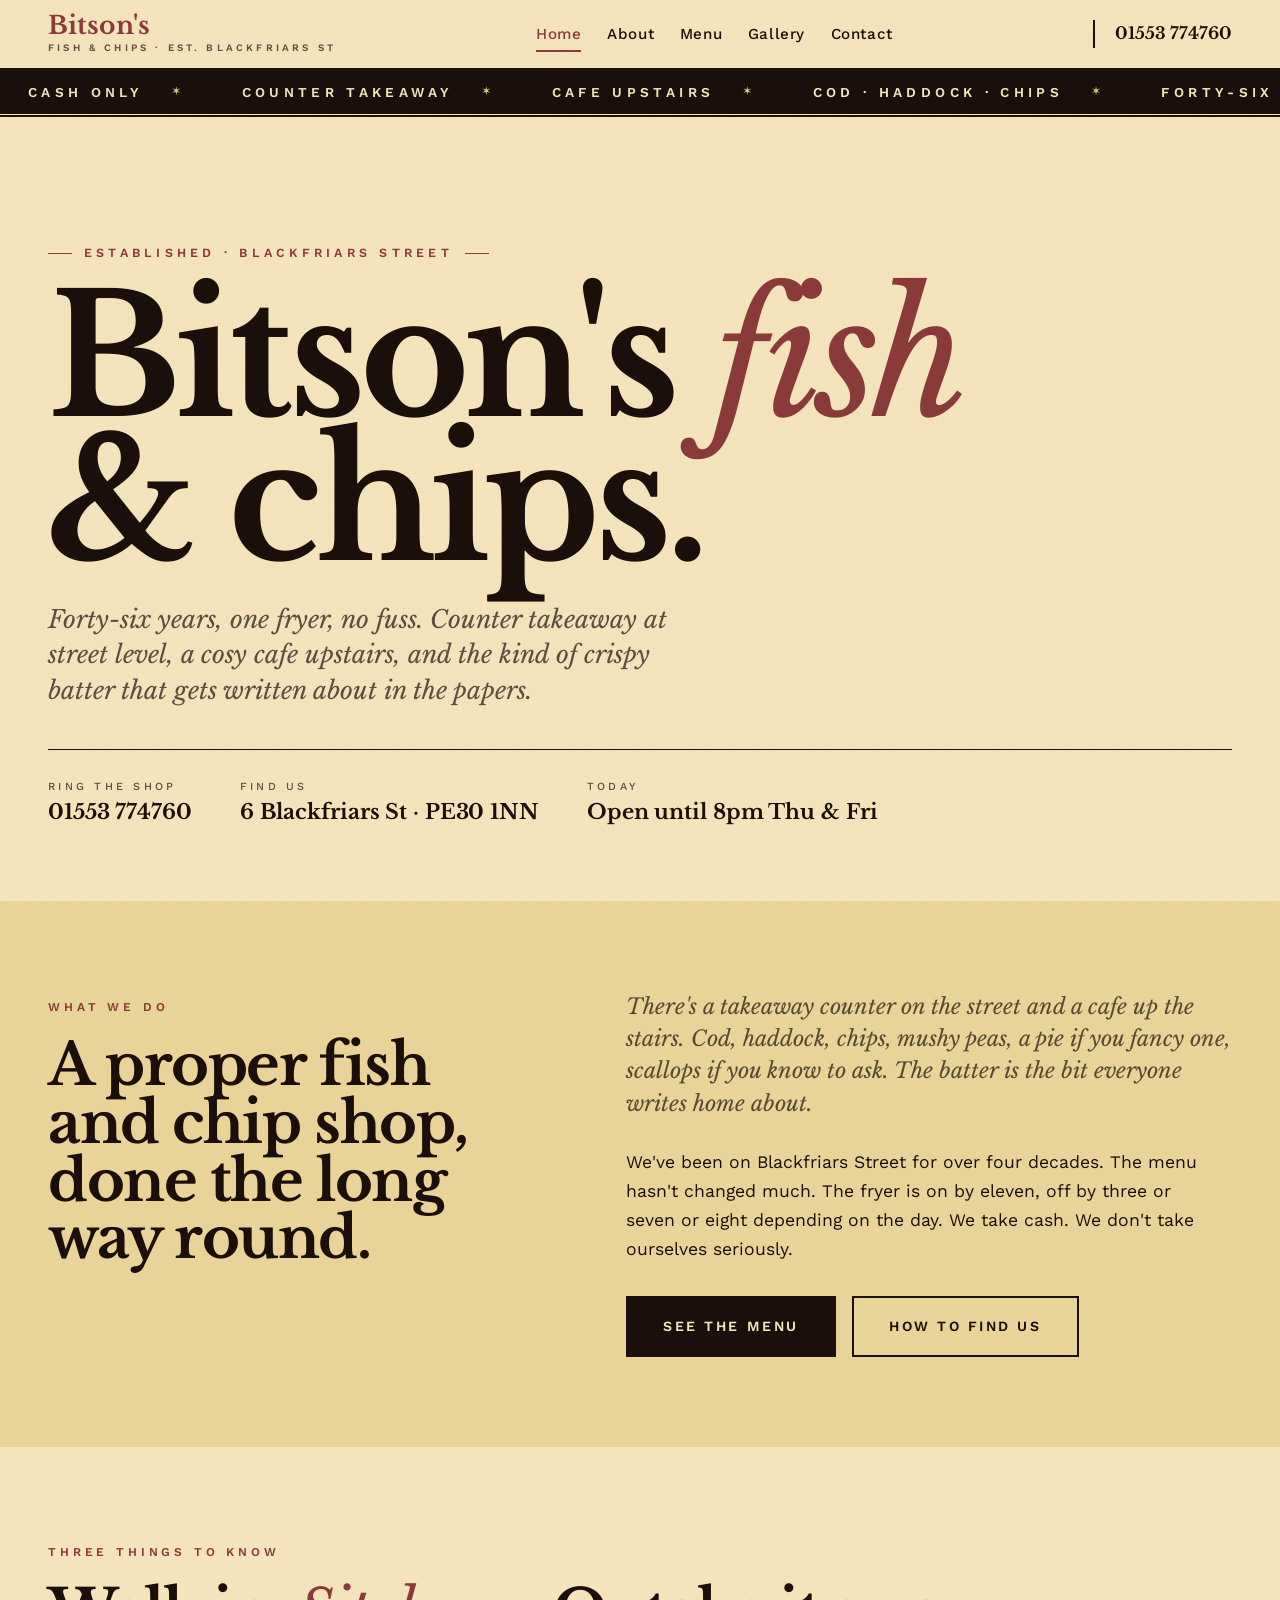
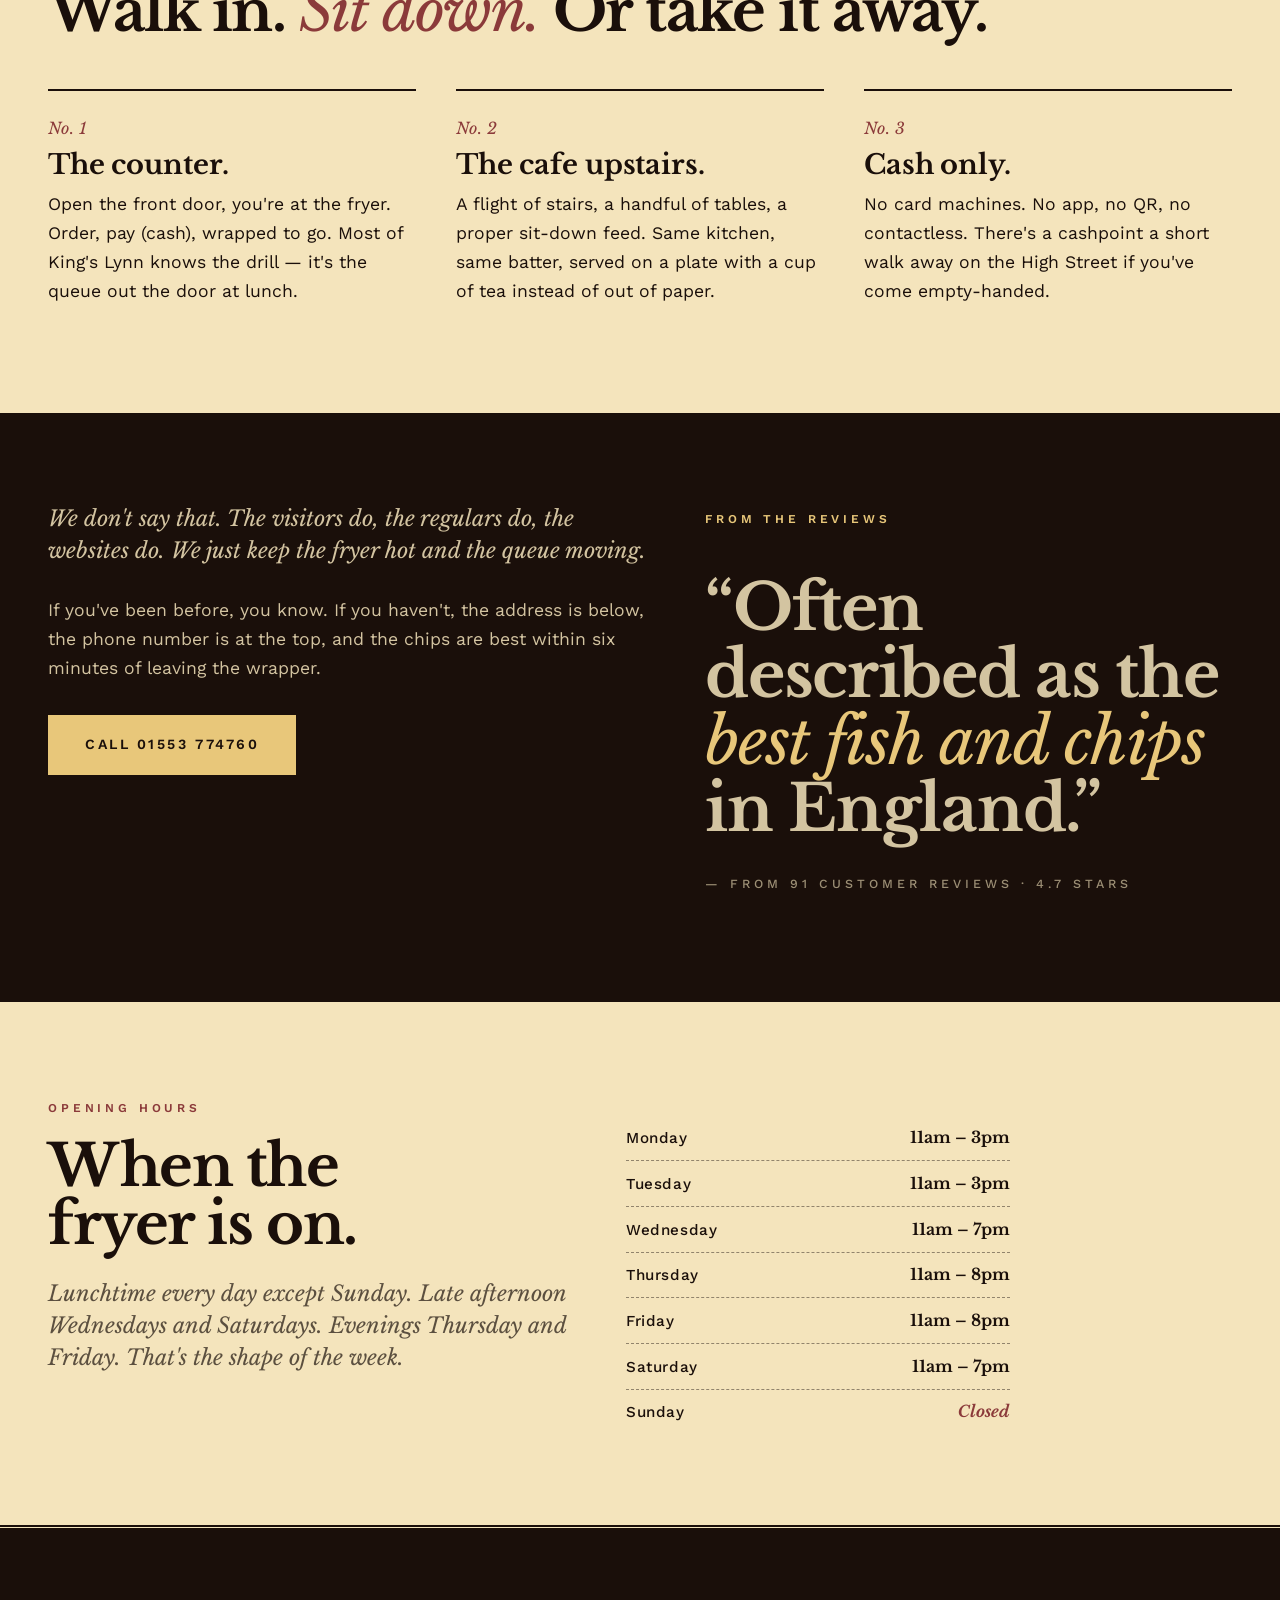
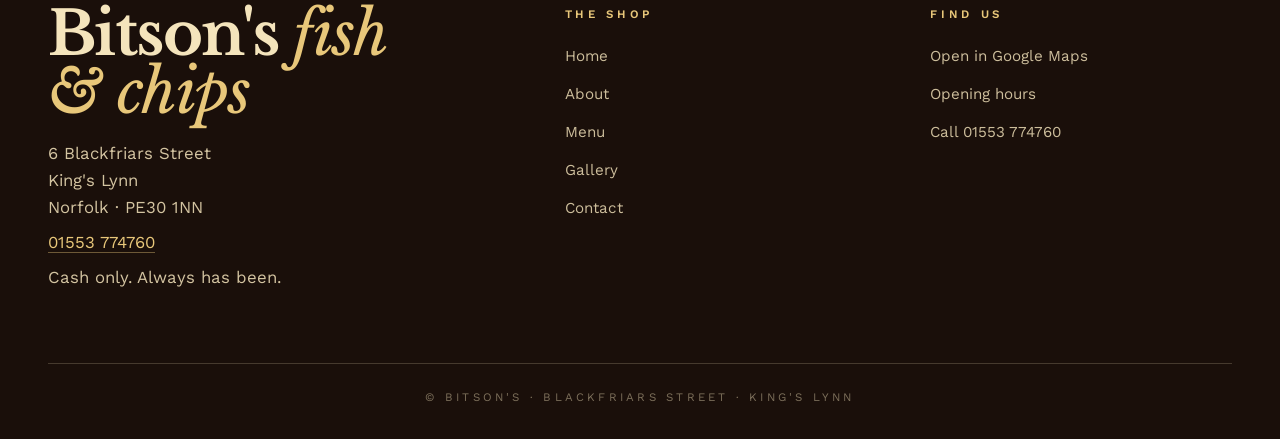
==== index.html @ e1422725 "Build Jr · bitson-s · 2026-05-30" ====
<!doctype html>
<html lang="en-GB">
<head>
<meta charset="utf-8">
<meta name="viewport" content="width=device-width, initial-scale=1, viewport-fit=cover">
<title>Bitson's · Fish &amp; Chips · Blackfriars Street, King's Lynn</title>
<meta name="description" content="Bitson's. Forty-six years of proper fish and chips at 6 Blackfriars Street, King's Lynn. Counter takeaway and cosy cafe upstairs. Cash only.">
<link rel="preconnect" href="https://fonts.googleapis.com">
<link rel="preconnect" href="https://fonts.gstatic.com" crossorigin>
<link rel="stylesheet" href="style.css">
</head>
<body>

<header class="site-header">
  <nav class="nav" aria-label="Primary">
    <a class="brand" href="index.html">
      Bitson's
      <span>Fish &amp; Chips · Est. Blackfriars St</span>
    </a>
    <ul class="nav-links">
      <li><a href="index.html" aria-current="page">Home</a></li>
      <li><a href="about.html">About</a></li>
      <li><a href="services.html">Menu</a></li>
      <li><a href="gallery.html">Gallery</a></li>
      <li><a href="contact.html">Contact</a></li>
    </ul>
    <a class="nav-phone" href="tel:+441553774760">01553 774760</a>
  </nav>
</header>

<div class="marquee" aria-hidden="true">
  <div class="marquee__track">
    <div class="marquee__set">
      <span>Cash Only</span>
      <span>Counter Takeaway</span>
      <span>Cafe Upstairs</span>
      <span>Cod · Haddock · Chips</span>
      <span>Forty-Six Years on Blackfriars Street</span>
      <span>King's Lynn · PE30 1NN</span>
    </div>
    <div class="marquee__set" aria-hidden="true">
      <span>Cash Only</span>
      <span>Counter Takeaway</span>
      <span>Cafe Upstairs</span>
      <span>Cod · Haddock · Chips</span>
      <span>Forty-Six Years on Blackfriars Street</span>
      <span>King's Lynn · PE30 1NN</span>
    </div>
  </div>
</div>

<section class="hero">
  <p class="hero__eyebrow">Established · Blackfriars Street</p>
  <h1 class="hero__title">Bitson's <em>fish</em><br>&amp; chips.</h1>
  <p class="hero__sub">Forty-six years, one fryer, no fuss. Counter takeaway at street level, a cosy cafe upstairs, and the kind of crispy batter that gets written about in the papers.</p>

  <div class="hero__meta">
    <div class="hero__meta-item">
      <small>Ring the shop</small>
      <strong><a href="tel:+441553774760">01553 774760</a></strong>
    </div>
    <div class="hero__meta-item">
      <small>Find us</small>
      <strong>6 Blackfriars St · PE30 1NN</strong>
    </div>
    <div class="hero__meta-item">
      <small>Today</small>
      <strong>Open until 8pm Thu &amp; Fri</strong>
    </div>
  </div>
</section>

<section class="section section--full section--cream">
  <div class="inner">
    <div class="split">
      <div class="reveal">
        <p class="eyebrow">What we do</p>
        <h2>A proper fish and chip shop, done the long way round.</h2>
      </div>
      <div class="reveal">
        <p class="lede">There's a takeaway counter on the street and a cafe up the stairs. Cod, haddock, chips, mushy peas, a pie if you fancy one, scallops if you know to ask. The batter is the bit everyone writes home about.</p>
        <p>We've been on Blackfriars Street for over four decades. The menu hasn't changed much. The fryer is on by eleven, off by three or seven or eight depending on the day. We take cash. We don't take ourselves seriously.</p>
        <div class="btn-row">
          <a class="btn" href="services.html">See the menu</a>
          <a class="btn btn--outline" href="contact.html">How to find us</a>
        </div>
      </div>
    </div>
  </div>
</section>

<section class="section">
  <p class="eyebrow">Three things to know</p>
  <h2>Walk in. <em>Sit down.</em> Or take it away.</h2>

  <div class="trio">
    <article class="trio__item reveal">
      <p class="trio__num">No. 1</p>
      <h3>The counter.</h3>
      <p>Open the front door, you're at the fryer. Order, pay (cash), wrapped to go. Most of King's Lynn knows the drill — it's the queue out the door at lunch.</p>
    </article>
    <article class="trio__item reveal">
      <p class="trio__num">No. 2</p>
      <h3>The cafe upstairs.</h3>
      <p>A flight of stairs, a handful of tables, a proper sit-down feed. Same kitchen, same batter, served on a plate with a cup of tea instead of out of paper.</p>
    </article>
    <article class="trio__item reveal">
      <p class="trio__num">No. 3</p>
      <h3>Cash only.</h3>
      <p>No card machines. No app, no QR, no contactless. There's a cashpoint a short walk away on the High Street if you've come empty-handed.</p>
    </article>
  </div>
</section>

<section class="section section--full section--ink">
  <div class="inner">
    <div class="split split--reverse">
      <div class="reveal">
        <p class="eyebrow">From the reviews</p>
        <p class="pullquote">&ldquo;Often described as the <em>best fish and chips</em> in England.&rdquo;</p>
        <p class="pullquote-attr">— from 91 customer reviews · 4.7 stars</p>
      </div>
      <div class="reveal">
        <p class="lede">We don't say that. The visitors do, the regulars do, the websites do. We just keep the fryer hot and the queue moving.</p>
        <p>If you've been before, you know. If you haven't, the address is below, the phone number is at the top, and the chips are best within six minutes of leaving the wrapper.</p>
        <div class="btn-row">
          <a class="btn" href="tel:+441553774760">Call 01553 774760</a>
        </div>
      </div>
    </div>
  </div>
</section>

<section class="section">
  <div class="split">
    <div class="reveal">
      <p class="eyebrow">Opening hours</p>
      <h2>When the fryer is on.</h2>
      <p class="lede">Lunchtime every day except Sunday. Late afternoon Wednesdays and Saturdays. Evenings Thursday and Friday. That's the shape of the week.</p>
    </div>
    <div class="reveal">
      <div class="hours">
        <div class="hours__row"><span class="hours__day">Monday</span><span class="hours__time">11am – 3pm</span></div>
        <div class="hours__row"><span class="hours__day">Tuesday</span><span class="hours__time">11am – 3pm</span></div>
        <div class="hours__row"><span class="hours__day">Wednesday</span><span class="hours__time">11am – 7pm</span></div>
        <div class="hours__row"><span class="hours__day">Thursday</span><span class="hours__time">11am – 8pm</span></div>
        <div class="hours__row"><span class="hours__day">Friday</span><span class="hours__time">11am – 8pm</span></div>
        <div class="hours__row"><span class="hours__day">Saturday</span><span class="hours__time">11am – 7pm</span></div>
        <div class="hours__row"><span class="hours__day">Sunday</span><span class="hours__time hours__time--closed">Closed</span></div>
      </div>
    </div>
  </div>
</section>

<footer class="site-footer">
  <div class="footer-inner">
    <div>
      <p class="footer-brand">Bitson's <em>fish &amp; chips</em></p>
      <div class="footer-letterhead">
        <p>6 Blackfriars Street<br>King's Lynn<br>Norfolk · PE30 1NN</p>
        <p><a href="tel:+441553774760">01553 774760</a></p>
        <p>Cash only. Always has been.</p>
      </div>
    </div>
    <div class="footer-col">
      <h4>The Shop</h4>
      <ul>
        <li><a href="index.html">Home</a></li>
        <li><a href="about.html">About</a></li>
        <li><a href="services.html">Menu</a></li>
        <li><a href="gallery.html">Gallery</a></li>
        <li><a href="contact.html">Contact</a></li>
      </ul>
    </div>
    <div class="footer-col">
      <h4>Find Us</h4>
      <ul>
        <li><a href="https://www.google.com/maps?q=6+Blackfriars+Street+King%27s+Lynn+PE30+1NN" target="_blank" rel="noopener">Open in Google Maps</a></li>
        <li><a href="contact.html#hours">Opening hours</a></li>
        <li><a href="tel:+441553774760">Call 01553 774760</a></li>
      </ul>
    </div>
  </div>
  <p class="footer-rule">© Bitson's · Blackfriars Street · King's Lynn</p>
</footer>

</body>
</html>
---- style.css ----
/* ─────────────────────────────────────────────────────────
   Bitson's Fish & Chips · King's Lynn · Blackfriars Street
   Style: heritage British chippy, enamel-sign red + cream
───────────────────────────────────────────────────────── */

@import url('https://fonts.googleapis.com/css2?family=Libre+Baskerville:ital,wght@0,400;0,700;1,400&family=Work+Sans:wght@400;500;600;700&display=swap');

:root {
  --paper:       #F4E4BC;
  --paper-deep:  #E8D499;
  --batter:      #E8C77A;
  --enamel:      #8B3A3A;
  --claret:      #5A2828;
  --ink:         #1A0F0A;
  --ink-faded:   rgba(26, 15, 10, 0.7);
  --ink-dim:     rgba(26, 15, 10, 0.45);
  --serif: 'Libre Baskerville', Georgia, 'Times New Roman', serif;
  --sans:  'Work Sans', system-ui, -apple-system, sans-serif;
  --max:   1400px;
}

* { box-sizing: border-box; margin: 0; padding: 0; }
html { scroll-behavior: smooth; -webkit-text-size-adjust: 100%; }

body {
  background: var(--paper);
  color: var(--ink);
  font-family: var(--sans);
  font-size: clamp(1rem, 0.92rem + 0.25vw, 1.1rem);
  line-height: 1.65;
  overflow-x: hidden;
  position: relative;
}

/* Paper-grain overlay — kills digital flatness, evokes chip-paper */
body::before {
  content: "";
  position: fixed;
  inset: 0;
  pointer-events: none;
  z-index: 200;
  opacity: 0.22;
  background-image:
    radial-gradient(circle at 20% 30%, rgba(90, 40, 40, 0.05) 0.5px, transparent 1px),
    radial-gradient(circle at 75% 65%, rgba(26, 15, 10, 0.07) 0.5px, transparent 1px),
    radial-gradient(circle at 45% 85%, rgba(26, 15, 10, 0.04) 0.5px, transparent 0.5px);
  background-size: 4px 4px, 5px 5px, 3px 3px;
  mix-blend-mode: multiply;
}

img { max-width: 100%; height: auto; display: block; }
a { color: inherit; }

/* ── HEADER NAV ─────────────────────────────────────────── */

header.site-header {
  position: sticky;
  top: 0;
  z-index: 60;
  background: var(--paper);
  border-bottom: 2px solid var(--ink);
}

.nav {
  display: flex;
  justify-content: space-between;
  align-items: center;
  gap: 1.5rem;
  padding: 0.9rem clamp(1.25rem, 4vw, 3rem);
  max-width: var(--max);
  margin: 0 auto;
}

.brand {
  font-family: var(--serif);
  font-weight: 700;
  font-size: clamp(1.25rem, 1rem + 0.7vw, 1.6rem);
  color: var(--enamel);
  text-decoration: none;
  letter-spacing: 0.005em;
  line-height: 1;
}

.brand span {
  display: block;
  font-family: var(--sans);
  font-weight: 600;
  font-size: 0.62rem;
  letter-spacing: 0.32em;
  text-transform: uppercase;
  color: var(--ink-faded);
  margin-top: 4px;
}

.nav-links {
  display: flex;
  gap: clamp(1rem, 2vw, 2.25rem);
  list-style: none;
  align-items: center;
}

.nav-links a {
  font-family: var(--sans);
  font-weight: 500;
  font-size: 0.95rem;
  letter-spacing: 0.04em;
  color: var(--ink);
  text-decoration: none;
  padding: 0.4rem 0;
  position: relative;
  transition: color 0.18s ease;
}

.nav-links a:hover,
.nav-links a[aria-current="page"] { color: var(--enamel); }

.nav-links a::after {
  content: "";
  position: absolute;
  left: 0; right: 0; bottom: -2px;
  height: 2px;
  background: var(--enamel);
  transform: scaleX(0);
  transform-origin: left center;
  transition: transform 0.25s ease;
}

.nav-links a:hover::after,
.nav-links a[aria-current="page"]::after { transform: scaleX(1); }

.nav-phone {
  font-family: var(--serif);
  font-weight: 700;
  font-size: clamp(0.9rem, 0.8rem + 0.3vw, 1.1rem);
  color: var(--ink);
  text-decoration: none;
  white-space: nowrap;
  border-left: 2px solid var(--ink);
  padding-left: 1.25rem;
  transition: color 0.18s ease;
}

.nav-phone:hover { color: var(--enamel); }

@media (max-width: 760px) {
  .nav {
    flex-direction: column;
    align-items: stretch;
    gap: 0.5rem;
    padding: 0.7rem 1rem;
    text-align: center;
  }
  .brand { text-align: center; }
  .nav-links {
    flex-wrap: wrap;
    justify-content: center;
    gap: 0.6rem 1.25rem;
    font-size: 0.85rem;
    padding-top: 0.25rem;
    border-top: 1px dashed var(--ink-dim);
  }
  .nav-phone {
    border-left: none;
    padding-left: 0;
    padding-top: 0.25rem;
    border-top: 1px dashed var(--ink-dim);
  }
}

/* ── MARQUEE STRIP ──────────────────────────────────────── */

.marquee {
  overflow: hidden;
  background: var(--ink);
  color: var(--paper);
  padding: 0.7rem 0;
  font-family: var(--sans);
  font-weight: 600;
  font-size: 0.85rem;
  letter-spacing: 0.32em;
  text-transform: uppercase;
  border-bottom: 4px double var(--paper);
}

.marquee__track {
  display: inline-flex;
  white-space: nowrap;
  animation: marqueeScroll 42s linear infinite;
  will-change: transform;
}

.marquee__set {
  display: inline-flex;
  align-items: center;
  flex-shrink: 0;
}

.marquee__set span {
  display: inline-flex;
  align-items: center;
  padding: 0 1.75rem;
}

.marquee__set span::after {
  content: "✶";
  color: var(--batter);
  margin-left: 1.75rem;
  font-size: 0.75rem;
}

@keyframes marqueeScroll {
  from { transform: translateX(0); }
  to   { transform: translateX(-50%); }
}

/* ── HERO ───────────────────────────────────────────────── */

.hero {
  padding: clamp(3.5rem, 9vw, 8rem) clamp(1.25rem, 4vw, 3rem) clamp(2.5rem, 6vw, 5rem);
  max-width: var(--max);
  margin: 0 auto;
  position: relative;
}

.hero__eyebrow {
  font-family: var(--sans);
  font-weight: 600;
  font-size: 0.78rem;
  letter-spacing: 0.34em;
  text-transform: uppercase;
  color: var(--enamel);
  margin-bottom: 1.5rem;
  display: inline-flex;
  align-items: center;
  gap: 0.75rem;
}

.hero__eyebrow::before,
.hero__eyebrow::after {
  content: "";
  display: inline-block;
  width: 1.5rem;
  height: 1px;
  background: var(--enamel);
}

.hero__title {
  font-family: var(--serif);
  font-weight: 700;
  font-size: clamp(3.4rem, 13vw, 11.5rem);
  line-height: 0.86;
  letter-spacing: -0.035em;
  color: var(--ink);
  text-wrap: balance;
  margin-bottom: 1.75rem;
}

.hero__title em {
  font-style: italic;
  font-weight: 400;
  color: var(--enamel);
}

.hero__sub {
  font-family: var(--serif);
  font-style: italic;
  font-size: clamp(1.15rem, 0.9rem + 0.8vw, 1.65rem);
  line-height: 1.45;
  color: var(--ink-faded);
  max-width: 42ch;
  text-wrap: pretty;
  margin-bottom: 2.5rem;
}

.hero__meta {
  display: flex;
  flex-wrap: wrap;
  gap: 1.5rem 3rem;
  align-items: flex-end;
  border-top: 1px solid var(--ink);
  padding-top: 1.75rem;
  margin-top: 2rem;
}

.hero__meta-item {
  display: flex;
  flex-direction: column;
  gap: 0.35rem;
}

.hero__meta-item small {
  font-family: var(--sans);
  font-weight: 500;
  font-size: 0.68rem;
  letter-spacing: 0.3em;
  text-transform: uppercase;
  color: var(--ink-faded);
}

.hero__meta-item strong {
  font-family: var(--serif);
  font-weight: 700;
  font-size: clamp(1.1rem, 0.9rem + 0.5vw, 1.4rem);
  line-height: 1.1;
  color: var(--ink);
  letter-spacing: -0.005em;
}

.hero__meta-item a {
  text-decoration: none;
  color: inherit;
  transition: color 0.18s;
}

.hero__meta-item a:hover { color: var(--enamel); }

/* ── SECTIONS ───────────────────────────────────────────── */

.section {
  padding: clamp(3.5rem, 7vw, 6.5rem) clamp(1.25rem, 4vw, 3rem);
  max-width: var(--max);
  margin: 0 auto;
}

.section--full {
  max-width: none;
  padding: 0;
  margin: 0;
}

.section--full > .inner {
  max-width: var(--max);
  margin: 0 auto;
  padding: clamp(3.5rem, 7vw, 6.5rem) clamp(1.25rem, 4vw, 3rem);
}

.section--cream { background: var(--paper-deep); }

.section--ink {
  background: var(--ink);
  color: var(--paper);
}

.section--ink .eyebrow { color: var(--batter); }
.section--ink .lede,
.section--ink p { color: rgba(244, 228, 188, 0.85); }
.section--ink h2,
.section--ink h3 { color: var(--paper); }

.eyebrow {
  font-family: var(--sans);
  font-weight: 600;
  font-size: 0.75rem;
  letter-spacing: 0.32em;
  text-transform: uppercase;
  color: var(--enamel);
  margin-bottom: 1.25rem;
  display: inline-block;
}

h2 {
  font-family: var(--serif);
  font-weight: 700;
  font-size: clamp(2rem, 4vw + 0.4rem, 4rem);
  line-height: 1;
  letter-spacing: -0.025em;
  text-wrap: balance;
  margin-bottom: 1.5rem;
}

h2 em {
  font-style: italic;
  font-weight: 400;
  color: var(--enamel);
}

.section--ink h2 em { color: var(--batter); }

h3 {
  font-family: var(--serif);
  font-weight: 700;
  font-size: clamp(1.3rem, 1rem + 0.9vw, 1.7rem);
  line-height: 1.15;
  letter-spacing: -0.005em;
  margin-bottom: 0.6rem;
}

p {
  font-family: var(--sans);
  text-wrap: pretty;
  max-width: 60ch;
  margin-bottom: 1.1rem;
}

p.lede {
  font-family: var(--serif);
  font-style: italic;
  font-weight: 400;
  font-size: clamp(1.1rem, 0.95rem + 0.5vw, 1.4rem);
  line-height: 1.5;
  max-width: 36em;
  color: var(--ink-faded);
  margin-bottom: 1.75rem;
}

/* ── TWO-COLUMN EDITORIAL ───────────────────────────────── */

.split {
  display: grid;
  gap: clamp(2rem, 4vw, 4.5rem);
  align-items: start;
}

@media (min-width: 820px) {
  .split { grid-template-columns: 1fr 1.15fr; }
  .split--reverse { grid-template-columns: 1.15fr 1fr; }
  .split--reverse > :first-child { order: 2; }
}

.split__aside {
  font-family: var(--serif);
  font-style: italic;
  font-size: clamp(1.1rem, 0.95rem + 0.4vw, 1.3rem);
  line-height: 1.5;
  color: var(--ink-faded);
  border-left: 3px solid var(--enamel);
  padding-left: 1.5rem;
}

/* ── FEATURE TRIO ───────────────────────────────────────── */

.trio {
  display: grid;
  gap: 2.5rem;
  margin-top: 3rem;
}

@media (min-width: 780px) {
  .trio { grid-template-columns: repeat(3, 1fr); gap: 3rem 2.5rem; }
}

.trio__item {
  border-top: 2px solid var(--ink);
  padding-top: 1.5rem;
}

.trio__num {
  font-family: var(--serif);
  font-style: italic;
  font-weight: 400;
  font-size: 1rem;
  color: var(--enamel);
  margin-bottom: 0.5rem;
  letter-spacing: 0.05em;
}

.section--ink .trio__item { border-top-color: var(--paper); }
.section--ink .trio__num { color: var(--batter); }

/* ── BIG PULL QUOTE ─────────────────────────────────────── */

.pullquote {
  font-family: var(--serif);
  font-weight: 700;
  font-size: clamp(2rem, 5vw, 4rem);
  line-height: 1.05;
  letter-spacing: -0.02em;
  text-wrap: balance;
  margin: 1.5rem 0 2rem;
  max-width: 22ch;
}

.pullquote em {
  font-style: italic;
  font-weight: 400;
  color: var(--enamel);
}

.section--ink .pullquote em { color: var(--batter); }

.pullquote-attr {
  font-family: var(--sans);
  font-weight: 500;
  font-size: 0.78rem;
  letter-spacing: 0.32em;
  text-transform: uppercase;
  color: var(--ink-faded);
}

.section--ink .pullquote-attr { color: rgba(244, 228, 188, 0.6); }

/* ── BUTTONS ────────────────────────────────────────────── */

.btn-row {
  display: flex;
  flex-wrap: wrap;
  gap: 1rem;
  margin-top: 2rem;
}

.btn {
  display: inline-block;
  padding: 1.05rem 2.2rem;
  font-family: var(--sans);
  font-weight: 600;
  font-size: 0.88rem;
  letter-spacing: 0.18em;
  text-transform: uppercase;
  text-decoration: none;
  border: 2px solid var(--ink);
  background: var(--ink);
  color: var(--paper);
  transition: background 0.2s ease, color 0.2s ease, border-color 0.2s ease;
  cursor: pointer;
}

.btn:hover {
  background: var(--enamel);
  border-color: var(--enamel);
  color: var(--paper);
}

.btn--outline {
  background: transparent;
  color: var(--ink);
}

.btn--outline:hover {
  background: var(--ink);
  color: var(--paper);
}

.section--ink .btn {
  background: var(--batter);
  border-color: var(--batter);
  color: var(--ink);
}

.section--ink .btn:hover { background: var(--paper); border-color: var(--paper); }

.section--ink .btn--outline {
  background: transparent;
  color: var(--paper);
  border-color: var(--paper);
}

.section--ink .btn--outline:hover { background: var(--paper); color: var(--ink); }

/* ── MENU (broadsheet style with leader dots) ───────────── */

.menu-group {
  margin-bottom: clamp(2.5rem, 5vw, 4rem);
}

.menu-group__title {
  font-family: var(--serif);
  font-weight: 700;
  font-size: clamp(1.4rem, 1rem + 1.2vw, 2.1rem);
  letter-spacing: -0.01em;
  color: var(--enamel);
  border-bottom: 2px solid var(--ink);
  padding-bottom: 0.6rem;
  margin-bottom: 1.5rem;
  display: flex;
  align-items: baseline;
  justify-content: space-between;
  gap: 1rem;
  flex-wrap: wrap;
}

.menu-group__title small {
  font-family: var(--sans);
  font-weight: 600;
  font-size: 0.7rem;
  letter-spacing: 0.3em;
  text-transform: uppercase;
  color: var(--ink-faded);
}

.menu-item {
  padding: 0.9rem 0;
  border-bottom: 1px dashed var(--ink-dim);
}

.menu-item:last-child { border-bottom: none; }

.menu-item__name {
  font-family: var(--serif);
  font-weight: 700;
  font-size: clamp(1.05rem, 0.95rem + 0.3vw, 1.2rem);
  line-height: 1.25;
  color: var(--ink);
  margin-bottom: 0.2rem;
  letter-spacing: -0.005em;
}

.menu-item__desc {
  font-family: var(--sans);
  font-style: italic;
  font-size: 0.93rem;
  line-height: 1.4;
  color: var(--ink-faded);
  max-width: 56ch;
}

.menu-callout {
  background: var(--ink);
  color: var(--paper);
  padding: 1.5rem 1.75rem;
  margin: 3rem 0 1rem;
  border-left: 6px solid var(--enamel);
}

.menu-callout strong {
  font-family: var(--serif);
  font-weight: 700;
  font-size: 1.15rem;
  display: block;
  margin-bottom: 0.3rem;
  color: var(--batter);
  letter-spacing: 0.02em;
}

.menu-callout p {
  font-family: var(--sans);
  font-size: 0.95rem;
  color: rgba(244, 228, 188, 0.88);
  margin: 0;
  max-width: 60ch;
}

/* ── CONTACT GRID ───────────────────────────────────────── */

.contact-grid {
  display: grid;
  gap: 2rem;
  margin-top: 2.5rem;
}

@media (min-width: 720px) {
  .contact-grid { grid-template-columns: repeat(3, 1fr); gap: 2.5rem; }
}

.contact-card {
  border-top: 2px solid var(--ink);
  padding-top: 1.25rem;
}

.contact-card__label {
  font-family: var(--sans);
  font-weight: 600;
  font-size: 0.7rem;
  letter-spacing: 0.32em;
  text-transform: uppercase;
  color: var(--ink-faded);
  margin-bottom: 0.6rem;
}

.contact-card__value,
a.contact-card__value {
  font-family: var(--serif);
  font-weight: 700;
  font-size: clamp(1.2rem, 1rem + 0.6vw, 1.55rem);
  line-height: 1.3;
  color: var(--ink);
  text-decoration: none;
  display: block;
  letter-spacing: -0.005em;
}

a.contact-card__value:hover { color: var(--enamel); }

.contact-note {
  font-family: var(--sans);
  font-size: 0.85rem;
  font-style: italic;
  color: var(--ink-faded);
  margin-top: 0.5rem;
}

/* ── HOURS ──────────────────────────────────────────────── */

.hours {
  margin: 1.5rem 0 0;
  max-width: 24rem;
}

.hours__row {
  display: grid;
  grid-template-columns: 1fr auto;
  align-items: baseline;
  padding: 0.55rem 0;
  border-bottom: 1px dashed var(--ink-dim);
  gap: 1rem;
}

.hours__row:last-child { border-bottom: none; }

.hours__day {
  font-family: var(--sans);
  font-weight: 500;
  font-size: 0.95rem;
  letter-spacing: 0.04em;
}

.hours__time {
  font-family: var(--serif);
  font-weight: 700;
  font-size: 1rem;
  color: var(--ink);
}

.hours__time--closed {
  color: var(--enamel);
  font-style: italic;
}

/* ── MAP ────────────────────────────────────────────────── */

.map-wrap {
  border: 2px solid var(--ink);
  margin-top: 2.5rem;
  background: var(--paper-deep);
  position: relative;
  aspect-ratio: 16 / 10;
  overflow: hidden;
}

.map-wrap iframe {
  width: 100%;
  height: 100%;
  border: 0;
  filter: grayscale(0.35) sepia(0.18) contrast(1.05);
  display: block;
}

/* ── GALLERY ────────────────────────────────────────────── */

.gallery-grid {
  display: grid;
  gap: 1rem;
  grid-template-columns: repeat(auto-fill, minmax(min(100%, 260px), 1fr));
  margin-top: 2.5rem;
}

.gallery-tile {
  aspect-ratio: 4 / 3;
  background: var(--paper-deep);
  border: 2px solid var(--ink);
  position: relative;
  display: flex;
  align-items: center;
  justify-content: center;
  font-family: var(--serif);
  font-style: italic;
  color: var(--ink-faded);
  font-size: 0.92rem;
  text-align: center;
  padding: 1rem;
}

.gallery-tile::before {
  content: "";
  position: absolute;
  inset: 10px;
  border: 1px dashed rgba(26, 15, 10, 0.28);
}

.gallery-tile span {
  position: relative;
  z-index: 1;
}

.gallery-tile--tall { aspect-ratio: 3 / 4; }
.gallery-tile--wide { aspect-ratio: 16 / 10; }

.gallery-callout {
  margin-top: 3rem;
  padding: 2rem;
  border: 2px solid var(--ink);
  background: var(--paper-deep);
  font-family: var(--serif);
  font-size: 1.05rem;
  line-height: 1.5;
}

.gallery-callout strong {
  display: block;
  font-weight: 700;
  font-size: 1.2rem;
  margin-bottom: 0.5rem;
  color: var(--enamel);
}

.gallery-callout a {
  color: var(--ink);
  font-weight: 700;
  text-decoration: underline;
  text-decoration-color: var(--enamel);
  text-decoration-thickness: 2px;
  text-underline-offset: 4px;
}

/* ── FOOTER ─────────────────────────────────────────────── */

footer.site-footer {
  background: var(--ink);
  color: var(--paper);
  padding: clamp(3rem, 6vw, 5rem) clamp(1.25rem, 4vw, 3rem) 2rem;
  border-top: 4px double var(--paper);
}

.footer-inner {
  max-width: var(--max);
  margin: 0 auto;
  display: grid;
  gap: clamp(2.5rem, 5vw, 4rem);
}

@media (min-width: 780px) {
  .footer-inner { grid-template-columns: 1.5fr 1fr 1fr; }
}

.footer-brand {
  font-family: var(--serif);
  font-weight: 700;
  font-size: clamp(2.2rem, 5vw, 3.8rem);
  line-height: 0.95;
  letter-spacing: -0.025em;
  color: var(--paper);
  margin-bottom: 1.25rem;
}

.footer-brand em {
  font-style: italic;
  font-weight: 400;
  color: var(--batter);
}

.footer-letterhead {
  font-family: var(--serif);
  font-size: 1.05rem;
  line-height: 1.6;
  color: rgba(244, 228, 188, 0.85);
  max-width: 32rem;
}

.footer-letterhead p { color: inherit; margin-bottom: 0.5rem; }

.footer-letterhead a {
  color: var(--batter);
  text-decoration: none;
  border-bottom: 1px solid rgba(232, 199, 122, 0.4);
  transition: border-color 0.2s, color 0.2s;
}

.footer-letterhead a:hover {
  color: var(--paper);
  border-bottom-color: var(--paper);
}

.footer-col h4 {
  font-family: var(--sans);
  font-weight: 600;
  font-size: 0.72rem;
  letter-spacing: 0.32em;
  text-transform: uppercase;
  color: var(--batter);
  margin-bottom: 1.1rem;
}

.footer-col ul { list-style: none; }
.footer-col li { margin-bottom: 0.55rem; }

.footer-col a {
  font-family: var(--sans);
  color: rgba(244, 228, 188, 0.82);
  text-decoration: none;
  font-size: 0.95rem;
  transition: color 0.18s;
}

.footer-col a:hover { color: var(--paper); }

.footer-rule {
  border-top: 1px solid rgba(244, 228, 188, 0.2);
  margin: clamp(2.5rem, 5vw, 4rem) 0 0;
  padding-top: 1.5rem;
  font-family: var(--sans);
  font-size: 0.72rem;
  letter-spacing: 0.28em;
  text-transform: uppercase;
  color: rgba(244, 228, 188, 0.45);
  text-align: center;
  max-width: var(--max);
  margin-left: auto;
  margin-right: auto;
}

/* ── SCROLL REVEAL (progressive enhancement) ────────────── */

@supports (animation-timeline: view()) {
  .reveal {
    animation: rise both;
    animation-timeline: view();
    animation-range: entry 0% cover 22%;
  }
  @keyframes rise {
    from { opacity: 0; transform: translateY(1.5rem); }
    to   { opacity: 1; transform: translateY(0); }
  }
}

/* ── REDUCED MOTION ─────────────────────────────────────── */

@media (prefers-reduced-motion: reduce) {
  .marquee__track { animation: none; }
  .reveal { animation: none; opacity: 1; transform: none; }
  html { scroll-behavior: auto; }
}

/* ── FOCUS STATES (a11y) ────────────────────────────────── */

a:focus-visible,
.btn:focus-visible {
  outline: 2px solid var(--enamel);
  outline-offset: 3px;
}

.section--ink a:focus-visible,
.section--ink .btn:focus-visible {
  outline-color: var(--batter);
}
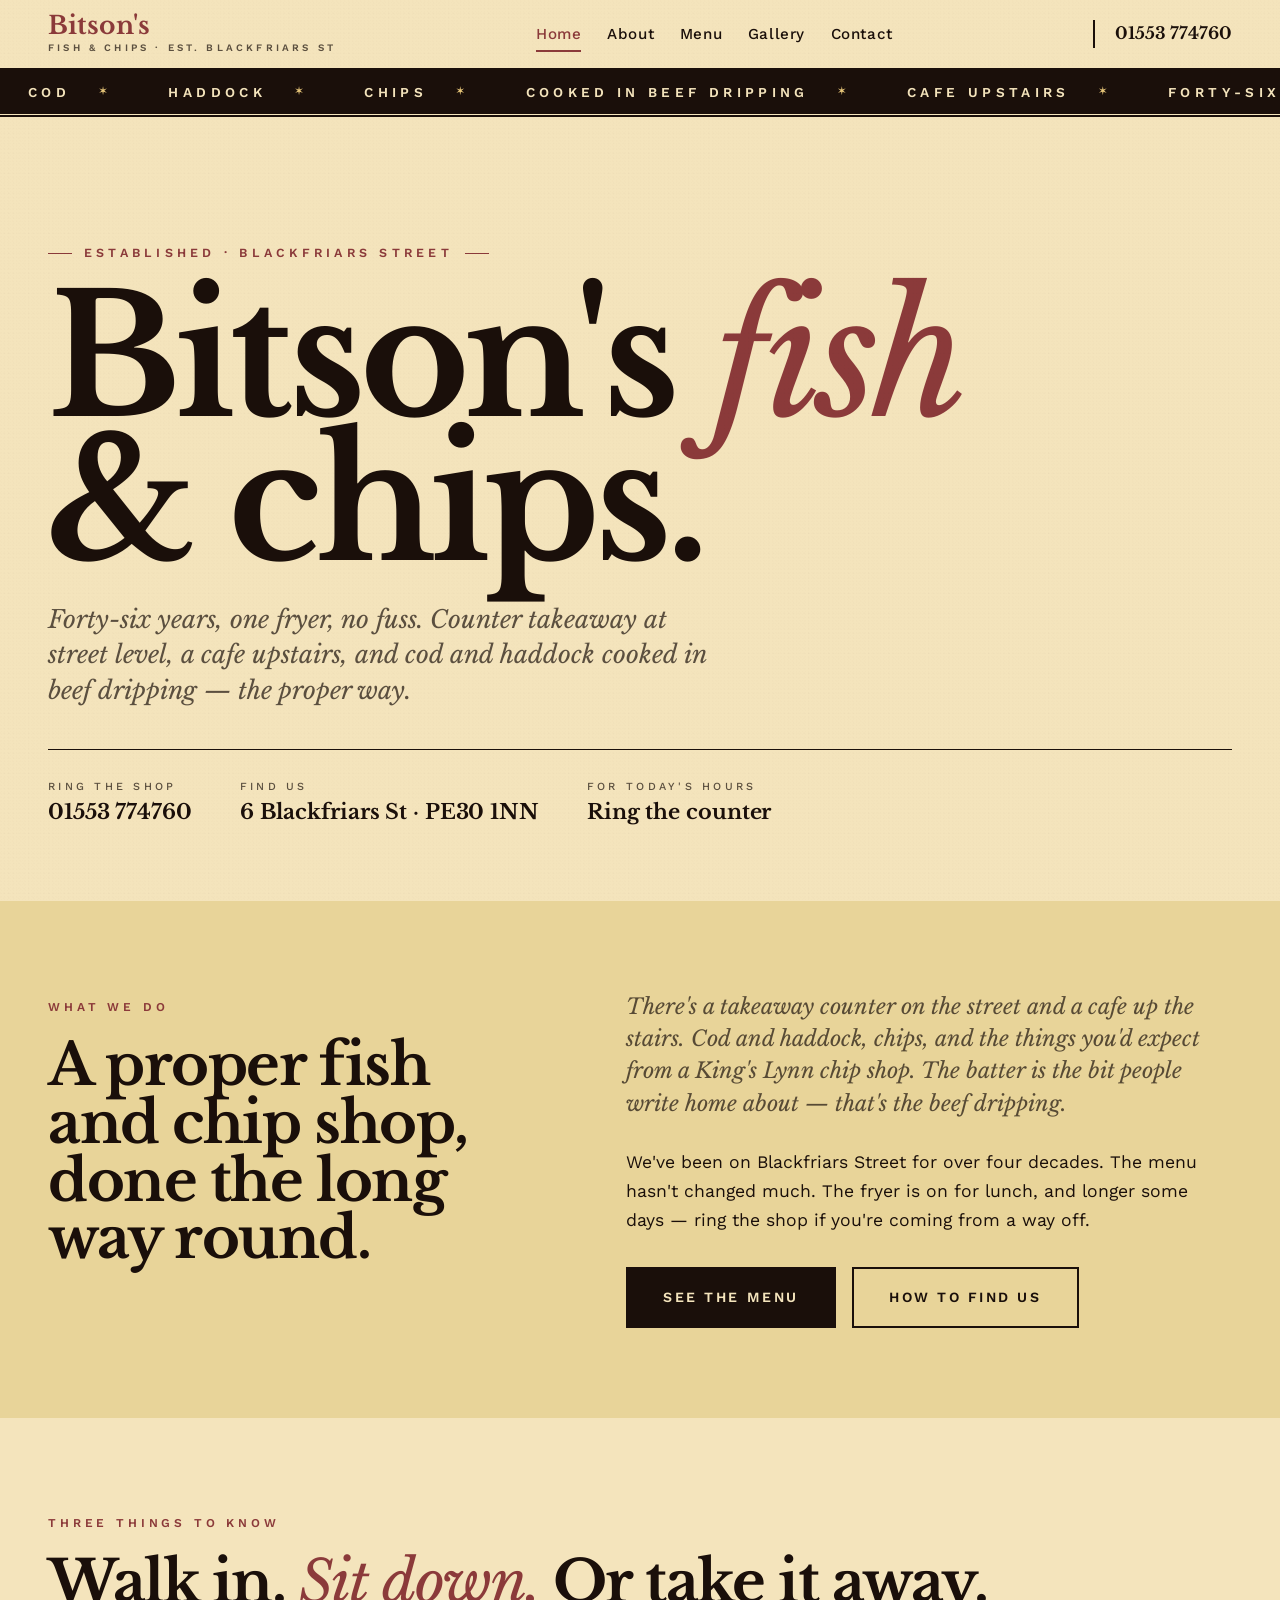
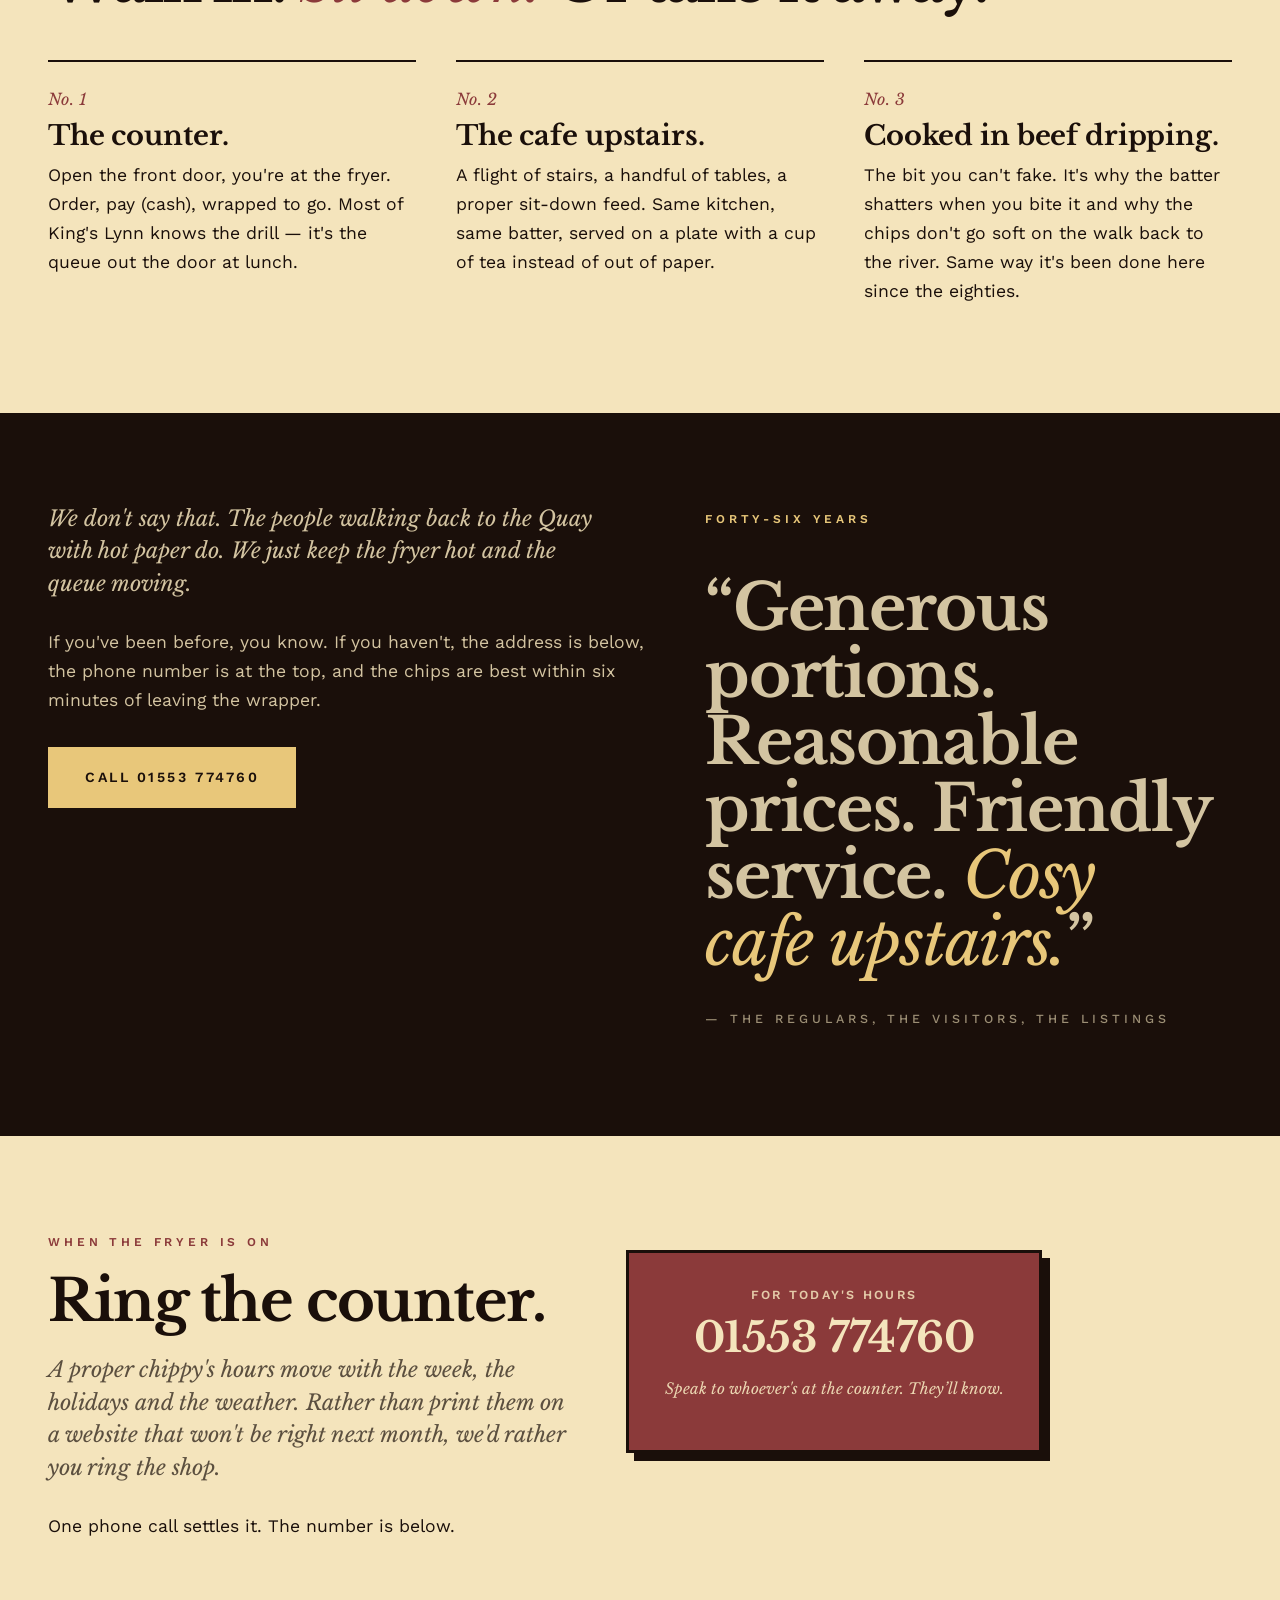
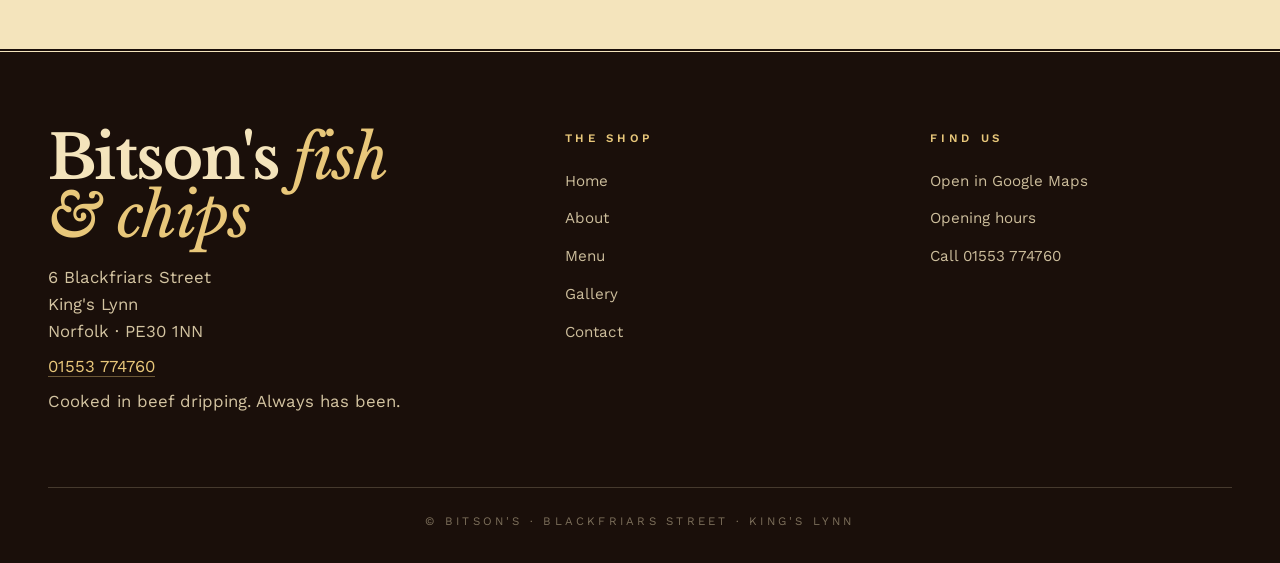
==== commit 87ebefbc: "Build Jr · bitson-s · 2026-05-30" ====
--- a/index.html
+++ b/index.html
@@ -4,7 +4,7 @@
 <meta charset="utf-8">
 <meta name="viewport" content="width=device-width, initial-scale=1, viewport-fit=cover">
 <title>Bitson's · Fish &amp; Chips · Blackfriars Street, King's Lynn</title>
-<meta name="description" content="Bitson's. Forty-six years of proper fish and chips at 6 Blackfriars Street, King's Lynn. Counter takeaway and cosy cafe upstairs. Cash only.">
+<meta name="description" content="Bitson's. Over forty-six years of cod, haddock and chips cooked in beef dripping at 6 Blackfriars Street, King's Lynn. Counter takeaway and cafe upstairs. Telephone 01553 774760.">
 <link rel="preconnect" href="https://fonts.googleapis.com">
 <link rel="preconnect" href="https://fonts.gstatic.com" crossorigin>
 <link rel="stylesheet" href="style.css">
@@ -31,18 +31,20 @@
 <div class="marquee" aria-hidden="true">
   <div class="marquee__track">
     <div class="marquee__set">
-      <span>Cash Only</span>
-      <span>Counter Takeaway</span>
+      <span>Cod</span>
+      <span>Haddock</span>
+      <span>Chips</span>
+      <span>Cooked in Beef Dripping</span>
       <span>Cafe Upstairs</span>
-      <span>Cod · Haddock · Chips</span>
       <span>Forty-Six Years on Blackfriars Street</span>
       <span>King's Lynn · PE30 1NN</span>
     </div>
     <div class="marquee__set" aria-hidden="true">
-      <span>Cash Only</span>
-      <span>Counter Takeaway</span>
+      <span>Cod</span>
+      <span>Haddock</span>
+      <span>Chips</span>
+      <span>Cooked in Beef Dripping</span>
       <span>Cafe Upstairs</span>
-      <span>Cod · Haddock · Chips</span>
       <span>Forty-Six Years on Blackfriars Street</span>
       <span>King's Lynn · PE30 1NN</span>
     </div>
@@ -52,7 +54,7 @@
 <section class="hero">
   <p class="hero__eyebrow">Established · Blackfriars Street</p>
   <h1 class="hero__title">Bitson's <em>fish</em><br>&amp; chips.</h1>
-  <p class="hero__sub">Forty-six years, one fryer, no fuss. Counter takeaway at street level, a cosy cafe upstairs, and the kind of crispy batter that gets written about in the papers.</p>
+  <p class="hero__sub">Forty-six years, one fryer, no fuss. Counter takeaway at street level, a cafe upstairs, and cod and haddock cooked in beef dripping &mdash; the proper way.</p>
 
   <div class="hero__meta">
     <div class="hero__meta-item">
@@ -64,8 +66,8 @@
       <strong>6 Blackfriars St · PE30 1NN</strong>
     </div>
     <div class="hero__meta-item">
-      <small>Today</small>
-      <strong>Open until 8pm Thu &amp; Fri</strong>
+      <small>For today's hours</small>
+      <strong><a href="tel:+441553774760">Ring the counter</a></strong>
     </div>
   </div>
 </section>
@@ -78,8 +80,8 @@
         <h2>A proper fish and chip shop, done the long way round.</h2>
       </div>
       <div class="reveal">
-        <p class="lede">There's a takeaway counter on the street and a cafe up the stairs. Cod, haddock, chips, mushy peas, a pie if you fancy one, scallops if you know to ask. The batter is the bit everyone writes home about.</p>
-        <p>We've been on Blackfriars Street for over four decades. The menu hasn't changed much. The fryer is on by eleven, off by three or seven or eight depending on the day. We take cash. We don't take ourselves seriously.</p>
+        <p class="lede">There's a takeaway counter on the street and a cafe up the stairs. Cod and haddock, chips, and the things you'd expect from a King's Lynn chip shop. The batter is the bit people write home about &mdash; that's the beef dripping.</p>
+        <p>We've been on Blackfriars Street for over four decades. The menu hasn't changed much. The fryer is on for lunch, and longer some days &mdash; ring the shop if you're coming from a way off.</p>
         <div class="btn-row">
           <a class="btn" href="services.html">See the menu</a>
           <a class="btn btn--outline" href="contact.html">How to find us</a>
@@ -106,8 +108,8 @@
     </article>
     <article class="trio__item reveal">
       <p class="trio__num">No. 3</p>
-      <h3>Cash only.</h3>
-      <p>No card machines. No app, no QR, no contactless. There's a cashpoint a short walk away on the High Street if you've come empty-handed.</p>
+      <h3>Cooked in beef dripping.</h3>
+      <p>The bit you can't fake. It's why the batter shatters when you bite it and why the chips don't go soft on the walk back to the river. Same way it's been done here since the eighties.</p>
     </article>
   </div>
 </section>
@@ -116,12 +118,12 @@
   <div class="inner">
     <div class="split split--reverse">
       <div class="reveal">
-        <p class="eyebrow">From the reviews</p>
-        <p class="pullquote">&ldquo;Often described as the <em>best fish and chips</em> in England.&rdquo;</p>
-        <p class="pullquote-attr">— from 91 customer reviews · 4.7 stars</p>
+        <p class="eyebrow">Forty-six years</p>
+        <p class="pullquote">&ldquo;Generous portions. Reasonable prices. Friendly service. <em>Cosy cafe upstairs.</em>&rdquo;</p>
+        <p class="pullquote-attr">— the regulars, the visitors, the listings</p>
       </div>
       <div class="reveal">
-        <p class="lede">We don't say that. The visitors do, the regulars do, the websites do. We just keep the fryer hot and the queue moving.</p>
+        <p class="lede">We don't say that. The people walking back to the Quay with hot paper do. We just keep the fryer hot and the queue moving.</p>
         <p>If you've been before, you know. If you haven't, the address is below, the phone number is at the top, and the chips are best within six minutes of leaving the wrapper.</p>
         <div class="btn-row">
           <a class="btn" href="tel:+441553774760">Call 01553 774760</a>
@@ -134,19 +136,16 @@
 <section class="section">
   <div class="split">
     <div class="reveal">
-      <p class="eyebrow">Opening hours</p>
-      <h2>When the fryer is on.</h2>
-      <p class="lede">Lunchtime every day except Sunday. Late afternoon Wednesdays and Saturdays. Evenings Thursday and Friday. That's the shape of the week.</p>
+      <p class="eyebrow">When the fryer is on</p>
+      <h2>Ring the counter.</h2>
+      <p class="lede">A proper chippy's hours move with the week, the holidays and the weather. Rather than print them on a website that won't be right next month, we'd rather you ring the shop.</p>
+      <p>One phone call settles it. The number is below.</p>
     </div>
     <div class="reveal">
-      <div class="hours">
-        <div class="hours__row"><span class="hours__day">Monday</span><span class="hours__time">11am – 3pm</span></div>
-        <div class="hours__row"><span class="hours__day">Tuesday</span><span class="hours__time">11am – 3pm</span></div>
-        <div class="hours__row"><span class="hours__day">Wednesday</span><span class="hours__time">11am – 7pm</span></div>
-        <div class="hours__row"><span class="hours__day">Thursday</span><span class="hours__time">11am – 8pm</span></div>
-        <div class="hours__row"><span class="hours__day">Friday</span><span class="hours__time">11am – 8pm</span></div>
-        <div class="hours__row"><span class="hours__day">Saturday</span><span class="hours__time">11am – 7pm</span></div>
-        <div class="hours__row"><span class="hours__day">Sunday</span><span class="hours__time hours__time--closed">Closed</span></div>
+      <div class="hours-card">
+        <p class="hours-card__label">For today's hours</p>
+        <a class="hours-card__phone" href="tel:+441553774760">01553 774760</a>
+        <p class="hours-card__note">Speak to whoever's at the counter. They&rsquo;ll know.</p>
       </div>
     </div>
   </div>
@@ -159,7 +158,7 @@
       <div class="footer-letterhead">
         <p>6 Blackfriars Street<br>King's Lynn<br>Norfolk · PE30 1NN</p>
         <p><a href="tel:+441553774760">01553 774760</a></p>
-        <p>Cash only. Always has been.</p>
+        <p>Cooked in beef dripping. Always has been.</p>
       </div>
     </div>
     <div class="footer-col">
--- a/style.css
+++ b/style.css
@@ -715,6 +715,54 @@
   font-style: italic;
 }
 
+/* ── HOURS CARD (ring-the-counter callout) ──────────────── */
+
+.hours-card {
+  margin: 1.5rem 0 0;
+  max-width: 26rem;
+  padding: 2rem 1.8rem;
+  background: var(--enamel);
+  color: var(--paper);
+  border: 3px solid var(--ink);
+  box-shadow: 8px 8px 0 var(--ink);
+  text-align: center;
+}
+
+.hours-card__label {
+  font-family: var(--sans);
+  font-weight: 600;
+  text-transform: uppercase;
+  letter-spacing: 0.18em;
+  font-size: 0.78rem;
+  opacity: 0.85;
+  margin-bottom: 0.6rem;
+}
+
+.hours-card__phone {
+  display: block;
+  font-family: var(--serif);
+  font-weight: 700;
+  font-size: clamp(1.8rem, 1rem + 3vw, 2.6rem);
+  letter-spacing: -0.01em;
+  color: var(--paper);
+  text-decoration: none;
+  line-height: 1.1;
+  border-bottom: 2px solid transparent;
+  transition: border-color 0.2s;
+}
+
+.hours-card__phone:hover {
+  border-bottom-color: var(--batter);
+}
+
+.hours-card__note {
+  font-family: var(--serif);
+  font-style: italic;
+  font-size: 0.95rem;
+  margin-top: 0.8rem;
+  opacity: 0.92;
+}
+
 /* ── MAP ────────────────────────────────────────────────── */
 
 .map-wrap {
